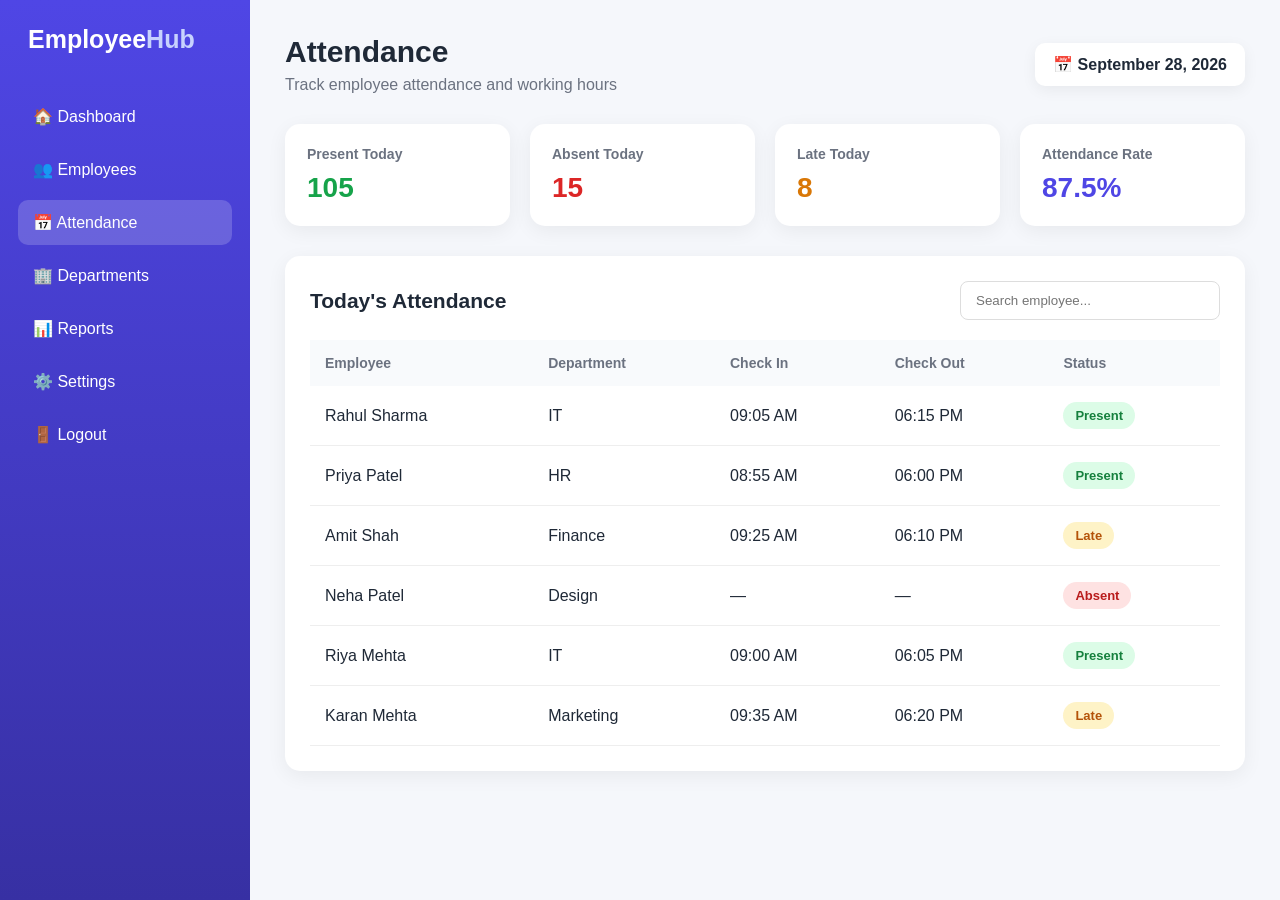
==== attendance.html @ a621359c "Add files via upload" ====
<!DOCTYPE html>
<html lang="en">

<head>

    <meta charset="UTF-8">
    <meta name="viewport" content="width=device-width, initial-scale=1.0">

    <title>Attendance - EmployeeHub</title>

    <style>

        * {
            margin: 0;
            padding: 0;
            box-sizing: border-box;
            font-family: Arial, sans-serif;
        }

        body {
            background: #f5f7fb;
            color: #1f2937;
        }

        /* ================= SIDEBAR ================= */

        .sidebar {
            position: fixed;
            left: 0;
            top: 0;
            width: 250px;
            height: 100vh;
            background: linear-gradient(180deg, #4f46e5, #3730a3);
            color: white;
            padding: 25px 18px;
        }

        .logo {
            font-size: 25px;
            font-weight: bold;
            margin-bottom: 40px;
            padding-left: 10px;
        }

        .logo span {
            color: #c7d2fe;
        }

        .menu {
            list-style: none;
        }

        .menu li {
            margin: 8px 0;
        }

        .menu a {
            display: block;
            padding: 13px 15px;
            color: white;
            text-decoration: none;
            border-radius: 10px;
            transition: 0.3s;
        }

        .menu a:hover,
        .menu a.active {
            background: rgba(255,255,255,0.18);
        }

        .logout {
            margin-top: 30px;
        }

        /* ================= MAIN ================= */

        .main {
            margin-left: 250px;
            padding: 35px;
        }

        .top-header {
            display: flex;
            justify-content: space-between;
            align-items: center;
            margin-bottom: 30px;
        }

        .top-header h1 {
            font-size: 30px;
            margin-bottom: 7px;
        }

        .top-header p {
            color: #6b7280;
        }

        .date-box {
            background: white;
            padding: 12px 18px;
            border-radius: 10px;
            box-shadow: 0 4px 15px rgba(0,0,0,0.06);
            font-weight: bold;
        }

        /* ================= STATS ================= */

        .stats {
            display: grid;
            grid-template-columns: repeat(4, 1fr);
            gap: 20px;
            margin-bottom: 30px;
        }

        .stat-card {
            background: white;
            padding: 22px;
            border-radius: 15px;
            box-shadow: 0 5px 20px rgba(0,0,0,0.06);
        }

        .stat-card h3 {
            font-size: 14px;
            color: #6b7280;
            margin-bottom: 10px;
        }

        .stat-card h2 {
            font-size: 28px;
        }

        .present {
            color: #16a34a;
        }

        .absent {
            color: #dc2626;
        }

        .late {
            color: #d97706;
        }

        .rate {
            color: #4f46e5;
        }

        /* ================= ATTENDANCE BOX ================= */

        .attendance-box {
            background: white;
            padding: 25px;
            border-radius: 15px;
            box-shadow: 0 5px 20px rgba(0,0,0,0.06);
        }

        .attendance-header {
            display: flex;
            justify-content: space-between;
            align-items: center;
            margin-bottom: 20px;
        }

        .attendance-header h2 {
            font-size: 21px;
        }

        .search {
            width: 260px;
            padding: 11px 15px;
            border: 1px solid #ddd;
            border-radius: 8px;
            outline: none;
        }

        .search:focus {
            border-color: #4f46e5;
        }

        /* ================= TABLE ================= */

        .table-container {
            overflow-x: auto;
        }

        table {
            width: 100%;
            border-collapse: collapse;
            min-width: 700px;
        }

        th {
            text-align: left;
            background: #f8fafc;
            color: #6b7280;
            padding: 15px;
            font-size: 14px;
        }

        td {
            padding: 16px 15px;
            border-bottom: 1px solid #eee;
        }

        tr:hover {
            background: #fafafa;
        }

        /* ================= STATUS ================= */

        .status {
            display: inline-block;
            padding: 6px 12px;
            border-radius: 20px;
            font-size: 13px;
            font-weight: bold;
        }

        .status.present {
            background: #dcfce7;
            color: #15803d;
        }

        .status.absent {
            background: #fee2e2;
            color: #b91c1c;
        }

        .status.late {
            background: #fef3c7;
            color: #b45309;
        }

        /* ================= MOBILE ================= */

        @media (max-width: 1000px) {

            .stats {
                grid-template-columns: repeat(2, 1fr);
            }

        }

        @media (max-width: 750px) {

            .sidebar {
                width: 200px;
            }

            .main {
                margin-left: 200px;
                padding: 20px;
            }

            .top-header {
                flex-direction: column;
                align-items: flex-start;
                gap: 15px;
            }

            .attendance-header {
                flex-direction: column;
                align-items: flex-start;
                gap: 15px;
            }

            .search {
                width: 100%;
            }

        }

        @media (max-width: 550px) {

            .sidebar {
                position: relative;
                width: 100%;
                height: auto;
            }

            .main {
                margin-left: 0;
                padding: 20px;
            }

            .stats {
                grid-template-columns: 1fr;
            }

            .menu {
                display: flex;
                flex-wrap: wrap;
                gap: 5px;
            }

            .menu li {
                margin: 0;
            }

            .logout {
                margin-top: 5px;
            }

        }

    </style>

</head>


<body>


    <!-- ================= SIDEBAR ================= -->

    <aside class="sidebar">

        <div class="logo">
            Employee<span>Hub</span>
        </div>

        <ul class="menu">

            <li>
                <a href="dashboard.html">
                    🏠 Dashboard
                </a>
            </li>

            <li>
                <a href="employees.html">
                    👥 Employees
                </a>
            </li>

            <li>
                <a href="attendance.html" class="active">
                    📅 Attendance
                </a>
            </li>

            <li>
                <a href="departments.html">
                    🏢 Departments
                </a>
            </li>

            <li>
                <a href="reports.html">
                    📊 Reports
                </a>
            </li>

            <li>
                <a href="#">
                    ⚙️ Settings
                </a>
            </li>

            <li class="logout">
                <a href="index.html">
                    🚪 Logout
                </a>
            </li>

        </ul>

    </aside>


    <!-- ================= MAIN CONTENT ================= -->

    <main class="main">


        <!-- HEADER -->

        <div class="top-header">

            <div>

                <h1>Attendance</h1>

                <p>
                    Track employee attendance and working hours
                </p>

            </div>

            <div class="date-box">
                📅 September 28, 2026
            </div>

        </div>


        <!-- ================= STATS ================= -->

        <section class="stats">


            <div class="stat-card">

                <h3>Present Today</h3>

                <h2 class="present">
                    105
                </h2>

            </div>


            <div class="stat-card">

                <h3>Absent Today</h3>

                <h2 class="absent">
                    15
                </h2>

            </div>


            <div class="stat-card">

                <h3>Late Today</h3>

                <h2 class="late">
                    8
                </h2>

            </div>


            <div class="stat-card">

                <h3>Attendance Rate</h3>

                <h2 class="rate">
                    87.5%
                </h2>

            </div>


        </section>


        <!-- ================= ATTENDANCE TABLE ================= -->

        <section class="attendance-box">


            <div class="attendance-header">

                <h2>
                    Today's Attendance
                </h2>

                <input
                    type="text"
                    class="search"
                    placeholder="Search employee..."
                    id="searchInput"
                >

            </div>


            <div class="table-container">

                <table>

                    <thead>

                        <tr>

                            <th>
                                Employee
                            </th>

                            <th>
                                Department
                            </th>

                            <th>
                                Check In
                            </th>

                            <th>
                                Check Out
                            </th>

                            <th>
                                Status
                            </th>

                        </tr>

                    </thead>


                    <tbody id="attendanceTable">


                        <tr>

                            <td>
                                Rahul Sharma
                            </td>

                            <td>
                                IT
                            </td>

                            <td>
                                09:05 AM
                            </td>

                            <td>
                                06:15 PM
                            </td>

                            <td>
                                <span class="status present">
                                    Present
                                </span>
                            </td>

                        </tr>


                        <tr>

                            <td>
                                Priya Patel
                            </td>

                            <td>
                                HR
                            </td>

                            <td>
                                08:55 AM
                            </td>

                            <td>
                                06:00 PM
                            </td>

                            <td>
                                <span class="status present">
                                    Present
                                </span>
                            </td>

                        </tr>


                        <tr>

                            <td>
                                Amit Shah
                            </td>

                            <td>
                                Finance
                            </td>

                            <td>
                                09:25 AM
                            </td>

                            <td>
                                06:10 PM
                            </td>

                            <td>
                                <span class="status late">
                                    Late
                                </span>
                            </td>

                        </tr>


                        <tr>

                            <td>
                                Neha Patel
                            </td>

                            <td>
                                Design
                            </td>

                            <td>
                                —
                            </td>

                            <td>
                                —
                            </td>

                            <td>
                                <span class="status absent">
                                    Absent
                                </span>
                            </td>

                        </tr>


                        <tr>

                            <td>
                                Riya Mehta
                            </td>

                            <td>
                                IT
                            </td>

                            <td>
                                09:00 AM
                            </td>

                            <td>
                                06:05 PM
                            </td>

                            <td>
                                <span class="status present">
                                    Present
                                </span>
                            </td>

                        </tr>


                        <tr>

                            <td>
                                Karan Mehta
                            </td>

                            <td>
                                Marketing
                            </td>

                            <td>
                                09:35 AM
                            </td>

                            <td>
                                06:20 PM
                            </td>

                            <td>
                                <span class="status late">
                                    Late
                                </span>
                            </td>

                        </tr>


                    </tbody>

                </table>

            </div>


        </section>


    </main>


    <!-- ================= SEARCH SCRIPT ================= -->

    <script>

        const searchInput =
            document.getElementById("searchInput");

        searchInput.addEventListener("keyup", function () {

            const searchValue =
                searchInput.value.toLowerCase();

            const rows =
                document.querySelectorAll(
                    "#attendanceTable tr"
                );

            rows.forEach(function (row) {

                const employeeName =
                    row.cells[0].textContent.toLowerCase();

                if (
                    employeeName.includes(searchValue)
                ) {

                    row.style.display = "";

                } else {

                    row.style.display = "none";

                }

            });

        });

    </script>


</body>

</html>
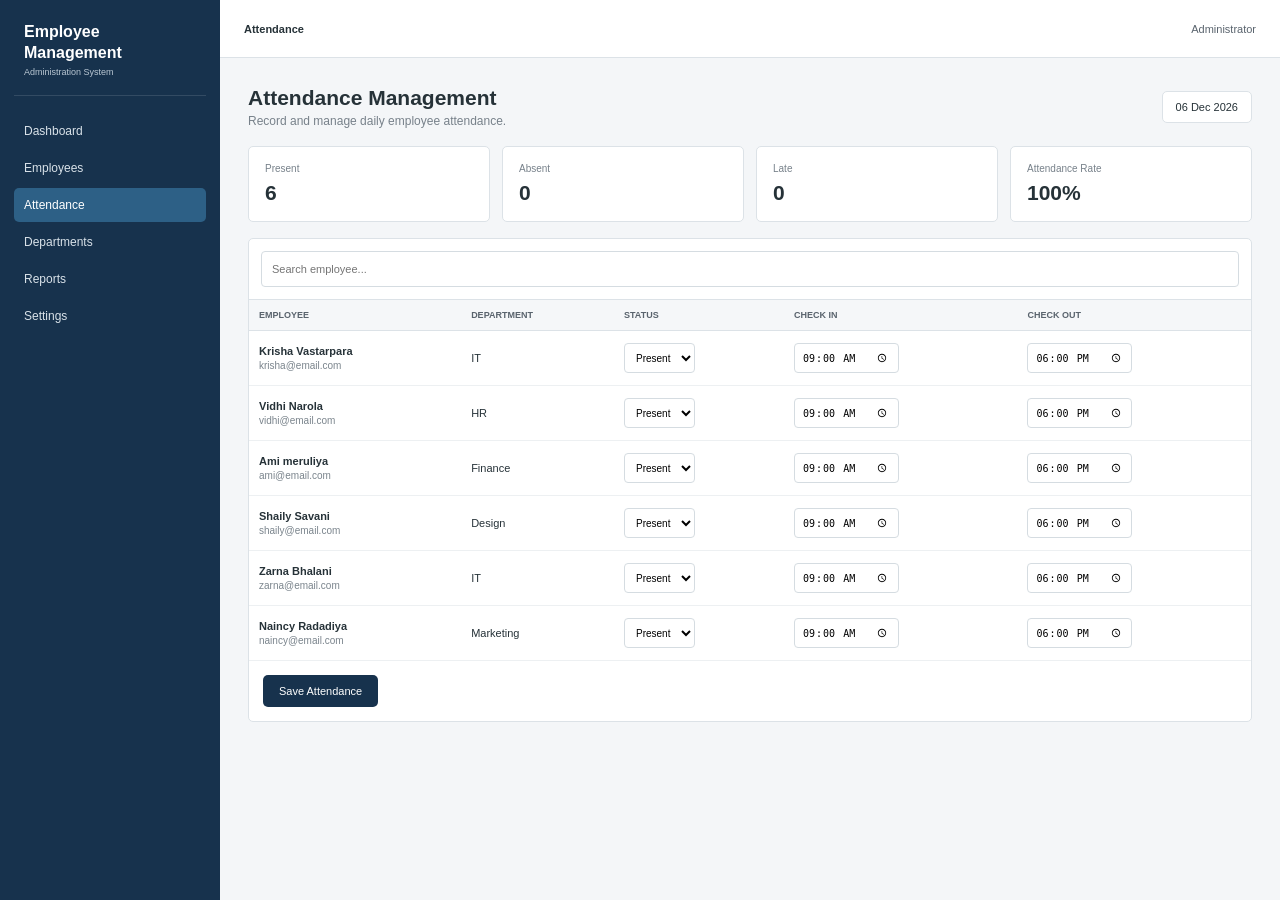
==== commit 512ecb45: "attendance.html" ====
--- a/attendance.html
+++ b/attendance.html
@@ -1,724 +1,1012 @@
 <!DOCTYPE html>
 <html lang="en">
-
 <head>
-
-    <meta charset="UTF-8">
-    <meta name="viewport" content="width=device-width, initial-scale=1.0">
-
-    <title>Attendance - EmployeeHub</title>
-
-    <style>
-
-        * {
-            margin: 0;
-            padding: 0;
-            box-sizing: border-box;
-            font-family: Arial, sans-serif;
-        }
-
-        body {
-            background: #f5f7fb;
-            color: #1f2937;
-        }
-
-        /* ================= SIDEBAR ================= */
-
-        .sidebar {
-            position: fixed;
-            left: 0;
-            top: 0;
-            width: 250px;
-            height: 100vh;
-            background: linear-gradient(180deg, #4f46e5, #3730a3);
-            color: white;
-            padding: 25px 18px;
-        }
-
-        .logo {
-            font-size: 25px;
-            font-weight: bold;
-            margin-bottom: 40px;
-            padding-left: 10px;
-        }
-
-        .logo span {
-            color: #c7d2fe;
-        }
-
-        .menu {
-            list-style: none;
-        }
-
-        .menu li {
-            margin: 8px 0;
-        }
-
-        .menu a {
-            display: block;
-            padding: 13px 15px;
-            color: white;
-            text-decoration: none;
-            border-radius: 10px;
-            transition: 0.3s;
-        }
-
-        .menu a:hover,
-        .menu a.active {
-            background: rgba(255,255,255,0.18);
-        }
-
-        .logout {
-            margin-top: 30px;
-        }
-
-        /* ================= MAIN ================= */
-
-        .main {
-            margin-left: 250px;
-            padding: 35px;
-        }
-
-        .top-header {
-            display: flex;
-            justify-content: space-between;
-            align-items: center;
-            margin-bottom: 30px;
-        }
-
-        .top-header h1 {
-            font-size: 30px;
-            margin-bottom: 7px;
-        }
-
-        .top-header p {
-            color: #6b7280;
-        }
-
-        .date-box {
-            background: white;
-            padding: 12px 18px;
-            border-radius: 10px;
-            box-shadow: 0 4px 15px rgba(0,0,0,0.06);
-            font-weight: bold;
-        }
-
-        /* ================= STATS ================= */
-
-        .stats {
-            display: grid;
-            grid-template-columns: repeat(4, 1fr);
-            gap: 20px;
-            margin-bottom: 30px;
-        }
-
-        .stat-card {
-            background: white;
-            padding: 22px;
-            border-radius: 15px;
-            box-shadow: 0 5px 20px rgba(0,0,0,0.06);
-        }
-
-        .stat-card h3 {
-            font-size: 14px;
-            color: #6b7280;
-            margin-bottom: 10px;
-        }
-
-        .stat-card h2 {
-            font-size: 28px;
-        }
-
-        .present {
-            color: #16a34a;
-        }
-
-        .absent {
-            color: #dc2626;
-        }
-
-        .late {
-            color: #d97706;
-        }
-
-        .rate {
-            color: #4f46e5;
-        }
-
-        /* ================= ATTENDANCE BOX ================= */
-
-        .attendance-box {
-            background: white;
-            padding: 25px;
-            border-radius: 15px;
-            box-shadow: 0 5px 20px rgba(0,0,0,0.06);
-        }
-
-        .attendance-header {
-            display: flex;
-            justify-content: space-between;
-            align-items: center;
-            margin-bottom: 20px;
-        }
-
-        .attendance-header h2 {
-            font-size: 21px;
-        }
-
-        .search {
-            width: 260px;
-            padding: 11px 15px;
-            border: 1px solid #ddd;
-            border-radius: 8px;
-            outline: none;
-        }
-
-        .search:focus {
-            border-color: #4f46e5;
-        }
-
-        /* ================= TABLE ================= */
-
-        .table-container {
-            overflow-x: auto;
-        }
-
-        table {
-            width: 100%;
-            border-collapse: collapse;
-            min-width: 700px;
-        }
-
-        th {
-            text-align: left;
-            background: #f8fafc;
-            color: #6b7280;
-            padding: 15px;
-            font-size: 14px;
-        }
-
-        td {
-            padding: 16px 15px;
-            border-bottom: 1px solid #eee;
-        }
-
-        tr:hover {
-            background: #fafafa;
-        }
-
-        /* ================= STATUS ================= */
-
-        .status {
-            display: inline-block;
-            padding: 6px 12px;
-            border-radius: 20px;
-            font-size: 13px;
-            font-weight: bold;
-        }
-
-        .status.present {
-            background: #dcfce7;
-            color: #15803d;
-        }
-
-        .status.absent {
-            background: #fee2e2;
-            color: #b91c1c;
-        }
-
-        .status.late {
-            background: #fef3c7;
-            color: #b45309;
-        }
-
-        /* ================= MOBILE ================= */
-
-        @media (max-width: 1000px) {
-
-            .stats {
-                grid-template-columns: repeat(2, 1fr);
-            }
-
-        }
-
-        @media (max-width: 750px) {
-
-            .sidebar {
-                width: 200px;
-            }
-
-            .main {
-                margin-left: 200px;
-                padding: 20px;
-            }
-
-            .top-header {
-                flex-direction: column;
-                align-items: flex-start;
-                gap: 15px;
-            }
-
-            .attendance-header {
-                flex-direction: column;
-                align-items: flex-start;
-                gap: 15px;
-            }
-
-            .search {
-                width: 100%;
-            }
-
-        }
-
-        @media (max-width: 550px) {
-
-            .sidebar {
-                position: relative;
-                width: 100%;
-                height: auto;
-            }
-
-            .main {
-                margin-left: 0;
-                padding: 20px;
-            }
-
-            .stats {
-                grid-template-columns: 1fr;
-            }
-
-            .menu {
-                display: flex;
-                flex-wrap: wrap;
-                gap: 5px;
-            }
-
-            .menu li {
-                margin: 0;
-            }
-
-            .logout {
-                margin-top: 5px;
-            }
-
-        }
-
-    </style>
-
+<meta charset="UTF-8">
+<meta name="viewport" content="width=device-width, initial-scale=1.0">
+
+<title>Attendance | Employee Management System</title>
+
+<style>
+* {
+    box-sizing: border-box;
+    margin: 0;
+    padding: 0;
+}
+
+body {
+    font-family: Arial, Helvetica, sans-serif;
+    background: #f4f6f8;
+    color: #263238;
+}
+
+/* SIDEBAR */
+.sidebar {
+    position: fixed;
+    left: 0;
+    top: 0;
+    width: 220px;
+    height: 100vh;
+    background: #17324d;
+    color: white;
+    padding: 22px 14px;
+}
+
+.logo {
+    padding: 0 10px 18px;
+    border-bottom: 1px solid rgba(255,255,255,0.12);
+    margin-bottom: 18px;
+}
+
+.logo h2 {
+    font-size: 16px;
+    line-height: 1.3;
+}
+
+.logo p {
+    font-size: 9px;
+    color: #b9c7d3;
+    margin-top: 3px;
+}
+
+.nav a {
+    display: block;
+    color: #d9e2e9;
+    text-decoration: none;
+    font-size: 12px;
+    padding: 10px;
+    margin-bottom: 3px;
+    border-radius: 5px;
+}
+
+.nav a:hover,
+.nav a.active {
+    background: #2d6086;
+    color: white;
+}
+
+/* MAIN */
+.main {
+    margin-left: 220px;
+    min-height: 100vh;
+}
+
+/* TOP BAR */
+.topbar {
+    height: 58px;
+    background: white;
+    border-bottom: 1px solid #dce2e7;
+    display: flex;
+    justify-content: space-between;
+    align-items: center;
+    padding: 0 24px;
+}
+
+.topbar-title {
+    font-size: 11px;
+    font-weight: bold;
+}
+
+.admin {
+    font-size: 11px;
+    color: #59636d;
+}
+
+/* CONTENT */
+.content {
+    padding: 28px;
+}
+
+.page-header {
+    display: flex;
+    justify-content: space-between;
+    align-items: center;
+    margin-bottom: 18px;
+}
+
+.page-header h1 {
+    font-size: 21px;
+}
+
+.page-header p {
+    font-size: 12px;
+    color: #77818a;
+    margin-top: 4px;
+}
+
+.date-box {
+    background: white;
+    border: 1px solid #dce2e7;
+    border-radius: 5px;
+    padding: 9px 13px;
+    font-size: 11px;
+}
+
+/* SUMMARY */
+.summary {
+    display: grid;
+    grid-template-columns: repeat(4, 1fr);
+    gap: 12px;
+    margin-bottom: 16px;
+}
+
+.summary-card {
+    background: white;
+    border: 1px solid #dce2e7;
+    border-radius: 5px;
+    padding: 16px;
+}
+
+.summary-card p {
+    font-size: 10px;
+    color: #77818a;
+    margin-bottom: 7px;
+}
+
+.summary-card h2 {
+    font-size: 21px;
+}
+
+/* TABLE CARD */
+.table-card {
+    background: white;
+    border: 1px solid #dce2e7;
+    border-radius: 5px;
+    overflow: hidden;
+}
+
+.filters {
+    padding: 12px;
+    border-bottom: 1px solid #dce2e7;
+    display: flex;
+    gap: 8px;
+}
+
+.search-box {
+    flex: 1;
+    height: 36px;
+    border: 1px solid #d5dce1;
+    border-radius: 4px;
+    padding: 0 10px;
+    font-size: 11px;
+    outline: none;
+}
+
+.search-box:focus {
+    border-color: #17324d;
+}
+
+/* TABLE */
+.table-wrapper {
+    overflow-x: auto;
+}
+
+table {
+    width: 100%;
+    border-collapse: collapse;
+    min-width: 760px;
+}
+
+th {
+    background: #f5f7f9;
+    color: #59636d;
+    font-size: 9px;
+    text-align: left;
+    padding: 10px;
+    border-bottom: 1px solid #dce2e7;
+}
+
+td {
+    padding: 12px 10px;
+    font-size: 11px;
+    border-bottom: 1px solid #edf0f2;
+}
+
+.employee-name {
+    font-weight: bold;
+}
+
+.employee-email {
+    color: #7a848c;
+    font-size: 10px;
+    margin-top: 3px;
+}
+
+.status-select {
+    height: 30px;
+    border: 1px solid #d5dce1;
+    border-radius: 4px;
+    padding: 0 7px;
+    font-size: 10px;
+    background: white;
+    outline: none;
+}
+
+.time-input {
+    width: 105px;
+    height: 30px;
+    border: 1px solid #d5dce1;
+    border-radius: 4px;
+    padding: 0 7px;
+    font-size: 10px;
+    outline: none;
+}
+
+.save-btn {
+    background: #17324d;
+    color: white;
+    border: none;
+    border-radius: 5px;
+    padding: 10px 16px;
+    font-size: 11px;
+    cursor: pointer;
+    margin: 14px;
+}
+
+.save-btn:hover {
+    background: #244966;
+}
+
+.no-data {
+    text-align: center;
+    padding: 35px;
+    color: #7a848c;
+    font-size: 12px;
+}
+
+.message {
+    display: none;
+    margin: 0 14px 14px;
+    padding: 9px 12px;
+    background: #e8f5ed;
+    border: 1px solid #c9e6d3;
+    color: #287a46;
+    border-radius: 4px;
+    font-size: 10px;
+}
+
+/* MOBILE */
+@media (max-width: 800px) {
+
+    .sidebar {
+        position: relative;
+        width: 100%;
+        height: auto;
+        padding: 14px;
+    }
+
+    .logo {
+        margin-bottom: 10px;
+    }
+
+    .nav {
+        display: flex;
+        flex-wrap: wrap;
+        gap: 4px;
+    }
+
+    .nav a {
+        margin: 0;
+        padding: 8px 10px;
+    }
+
+    .main {
+        margin-left: 0;
+    }
+
+    .content {
+        padding: 15px;
+    }
+
+    .summary {
+        grid-template-columns: repeat(2, 1fr);
+    }
+
+    .page-header {
+        align-items: flex-start;
+        gap: 10px;
+    }
+}
+
+@media (max-width: 500px) {
+
+    .summary {
+        grid-template-columns: 1fr;
+    }
+
+    .page-header {
+        flex-direction: column;
+    }
+}
+</style>
 </head>
 
-
 <body>
 
-
-    <!-- ================= SIDEBAR ================= -->
-
-    <aside class="sidebar">
-
-        <div class="logo">
-            Employee<span>Hub</span>
+<!-- SIDEBAR -->
+<aside class="sidebar">
+
+    <div class="logo">
+        <h2>Employee<br>Management</h2>
+        <p>Administration System</p>
+    </div>
+
+    <nav class="nav">
+        <a href="dashboard.html">Dashboard</a>
+        <a href="employees.html">Employees</a>
+        <a href="attendance.html" class="active">Attendance</a>
+        <a href="departments.html">Departments</a>
+        <a href="reports.html">Reports</a>
+        <a href="settings.html">Settings</a>
+    </nav>
+
+</aside>
+
+
+<!-- MAIN -->
+<main class="main">
+
+    <header class="topbar">
+
+        <div class="topbar-title">
+            Attendance
         </div>
 
-        <ul class="menu">
-
-            <li>
-                <a href="dashboard.html">
-                    🏠 Dashboard
-                </a>
-            </li>
-
-            <li>
-                <a href="employees.html">
-                    👥 Employees
-                </a>
-            </li>
-
-            <li>
-                <a href="attendance.html" class="active">
-                    📅 Attendance
-                </a>
-            </li>
-
-            <li>
-                <a href="departments.html">
-                    🏢 Departments
-                </a>
-            </li>
-
-            <li>
-                <a href="reports.html">
-                    📊 Reports
-                </a>
-            </li>
-
-            <li>
-                <a href="#">
-                    ⚙️ Settings
-                </a>
-            </li>
-
-            <li class="logout">
-                <a href="index.html">
-                    🚪 Logout
-                </a>
-            </li>
-
-        </ul>
-
-    </aside>
-
-
-    <!-- ================= MAIN CONTENT ================= -->
-
-    <main class="main">
-
+        <div class="admin">
+            Administrator
+        </div>
+
+    </header>
+
+
+    <section class="content">
 
         <!-- HEADER -->
-
-        <div class="top-header">
+        <div class="page-header">
 
             <div>
-
-                <h1>Attendance</h1>
-
-                <p>
-                    Track employee attendance and working hours
-                </p>
-
+                <h1>Attendance Management</h1>
+                <p>Record and manage daily employee attendance.</p>
             </div>
 
-            <div class="date-box">
-                📅 September 28, 2026
+            <div class="date-box" id="currentDate">
+                Loading...
             </div>
 
         </div>
 
 
-        <!-- ================= STATS ================= -->
-
-        <section class="stats">
-
-
-            <div class="stat-card">
-
-                <h3>Present Today</h3>
-
-                <h2 class="present">
-                    105
-                </h2>
-
+        <!-- SUMMARY -->
+        <div class="summary">
+
+            <div class="summary-card">
+                <p>Present</p>
+                <h2 id="presentCount">0</h2>
             </div>
 
-
-            <div class="stat-card">
-
-                <h3>Absent Today</h3>
-
-                <h2 class="absent">
-                    15
-                </h2>
-
+            <div class="summary-card">
+                <p>Absent</p>
+                <h2 id="absentCount">0</h2>
             </div>
 
-
-            <div class="stat-card">
-
-                <h3>Late Today</h3>
-
-                <h2 class="late">
-                    8
-                </h2>
-
+            <div class="summary-card">
+                <p>Late</p>
+                <h2 id="lateCount">0</h2>
             </div>
 
-
-            <div class="stat-card">
-
-                <h3>Attendance Rate</h3>
-
-                <h2 class="rate">
-                    87.5%
-                </h2>
-
+            <div class="summary-card">
+                <p>Attendance Rate</p>
+                <h2 id="attendanceRate">0%</h2>
             </div>
 
-
-        </section>
-
-
-        <!-- ================= ATTENDANCE TABLE ================= -->
-
-        <section class="attendance-box">
-
-
-            <div class="attendance-header">
-
-                <h2>
-                    Today's Attendance
-                </h2>
+        </div>
+
+
+        <!-- TABLE -->
+        <div class="table-card">
+
+            <div class="filters">
 
                 <input
                     type="text"
-                    class="search"
+                    id="searchInput"
+                    class="search-box"
                     placeholder="Search employee..."
-                    id="searchInput"
+                    oninput="displayAttendance()"
                 >
 
             </div>
 
 
-            <div class="table-container">
+            <div class="table-wrapper">
 
                 <table>
 
                     <thead>
 
                         <tr>
-
-                            <th>
-                                Employee
-                            </th>
-
-                            <th>
-                                Department
-                            </th>
-
-                            <th>
-                                Check In
-                            </th>
-
-                            <th>
-                                Check Out
-                            </th>
-
-                            <th>
-                                Status
-                            </th>
-
+                            <th>EMPLOYEE</th>
+                            <th>DEPARTMENT</th>
+                            <th>STATUS</th>
+                            <th>CHECK IN</th>
+                            <th>CHECK OUT</th>
                         </tr>
 
                     </thead>
 
-
-                    <tbody id="attendanceTable">
-
-
-                        <tr>
-
-                            <td>
-                                Rahul Sharma
-                            </td>
-
-                            <td>
-                                IT
-                            </td>
-
-                            <td>
-                                09:05 AM
-                            </td>
-
-                            <td>
-                                06:15 PM
-                            </td>
-
-                            <td>
-                                <span class="status present">
-                                    Present
-                                </span>
-                            </td>
-
-                        </tr>
-
-
-                        <tr>
-
-                            <td>
-                                Priya Patel
-                            </td>
-
-                            <td>
-                                HR
-                            </td>
-
-                            <td>
-                                08:55 AM
-                            </td>
-
-                            <td>
-                                06:00 PM
-                            </td>
-
-                            <td>
-                                <span class="status present">
-                                    Present
-                                </span>
-                            </td>
-
-                        </tr>
-
-
-                        <tr>
-
-                            <td>
-                                Amit Shah
-                            </td>
-
-                            <td>
-                                Finance
-                            </td>
-
-                            <td>
-                                09:25 AM
-                            </td>
-
-                            <td>
-                                06:10 PM
-                            </td>
-
-                            <td>
-                                <span class="status late">
-                                    Late
-                                </span>
-                            </td>
-
-                        </tr>
-
-
-                        <tr>
-
-                            <td>
-                                Neha Patel
-                            </td>
-
-                            <td>
-                                Design
-                            </td>
-
-                            <td>
-                                —
-                            </td>
-
-                            <td>
-                                —
-                            </td>
-
-                            <td>
-                                <span class="status absent">
-                                    Absent
-                                </span>
-                            </td>
-
-                        </tr>
-
-
-                        <tr>
-
-                            <td>
-                                Riya Mehta
-                            </td>
-
-                            <td>
-                                IT
-                            </td>
-
-                            <td>
-                                09:00 AM
-                            </td>
-
-                            <td>
-                                06:05 PM
-                            </td>
-
-                            <td>
-                                <span class="status present">
-                                    Present
-                                </span>
-                            </td>
-
-                        </tr>
-
-
-                        <tr>
-
-                            <td>
-                                Karan Mehta
-                            </td>
-
-                            <td>
-                                Marketing
-                            </td>
-
-                            <td>
-                                09:35 AM
-                            </td>
-
-                            <td>
-                                06:20 PM
-                            </td>
-
-                            <td>
-                                <span class="status late">
-                                    Late
-                                </span>
-                            </td>
-
-                        </tr>
-
-
-                    </tbody>
+                    <tbody id="attendanceTableBody"></tbody>
 
                 </table>
 
             </div>
 
 
-        </section>
-
-
-    </main>
-
-
-    <!-- ================= SEARCH SCRIPT ================= -->
-
-    <script>
-
-        const searchInput =
-            document.getElementById("searchInput");
-
-        searchInput.addEventListener("keyup", function () {
-
-            const searchValue =
-                searchInput.value.toLowerCase();
-
-            const rows =
-                document.querySelectorAll(
-                    "#attendanceTable tr"
-                );
-
-            rows.forEach(function (row) {
-
-                const employeeName =
-                    row.cells[0].textContent.toLowerCase();
-
-                if (
-                    employeeName.includes(searchValue)
-                ) {
-
-                    row.style.display = "";
-
-                } else {
-
-                    row.style.display = "none";
-
-                }
-
-            });
+            <button
+                class="save-btn"
+                onclick="saveAttendance()"
+            >
+                Save Attendance
+            </button>
+
+
+            <div
+                class="message"
+                id="saveMessage"
+            >
+                Attendance saved successfully.
+            </div>
+
+        </div>
+
+    </section>
+
+</main>
+
+
+<script>
+
+/* =====================================================
+   EMPLOYEES
+===================================================== */
+
+const defaultEmployees = [
+
+    {
+        id: "EMP001",
+        name: "Krisha Vastarpara",
+        position: "Software Developer",
+        department: "IT",
+        email: "krisha@email.com",
+        status: "Active"
+    },
+
+    {
+        id: "EMP002",
+        name: "Vidhi Narola",
+        position: "HR Manager",
+        department: "HR",
+        email: "vidhi@email.com",
+        status: "Active"
+    },
+
+    {
+        id: "EMP003",
+        name: "Ami meruliya",
+        position: "Accountant",
+        department: "Finance",
+        email: "ami@email.com",
+        status: "Active"
+    },
+
+    {
+        id: "EMP004",
+        name: "Shaily Savani",
+        position: "UI Designer",
+        department: "Design",
+        email: "shaily@email.com",
+        status: "Active"
+    },
+
+    {
+        id: "EMP005",
+        name: "Zarna Bhalani",
+        position: "Web Developer",
+        department: "IT",
+        email: "zarna@email.com",
+        status: "Active"
+    },
+
+    {
+        id: "EMP006",
+        name: "Naincy Radadiya",
+        position: "Marketing Executive",
+        department: "Marketing",
+        email: "naincy@email.com",
+        status: "Active"
+    }
+
+];
+
+
+/* =====================================================
+   GET EMPLOYEES FROM EMPLOYEE PAGE
+===================================================== */
+
+let employees = [];
+
+const savedEmployees =
+    localStorage.getItem("employeeHubEmployees");
+
+if (savedEmployees) {
+
+    try {
+
+        employees = JSON.parse(savedEmployees);
+
+        if (!Array.isArray(employees) || employees.length === 0) {
+            employees = defaultEmployees;
+        }
+
+    } catch (error) {
+
+        employees = defaultEmployees;
+
+    }
+
+} else {
+
+    employees = defaultEmployees;
+
+}
+
+
+/* =====================================================
+   DATE
+===================================================== */
+
+const today =
+    new Date();
+
+const todayKey =
+    today.getFullYear() +
+    "-" +
+    String(today.getMonth() + 1).padStart(2, "0") +
+    "-" +
+    String(today.getDate()).padStart(2, "0");
+
+
+document.getElementById("currentDate").textContent =
+    today.toLocaleDateString(
+        "en-IN",
+        {
+            day: "2-digit",
+            month: "short",
+            year: "numeric"
+        }
+    );
+
+
+/* =====================================================
+   ATTENDANCE STORAGE
+===================================================== */
+
+const attendanceStorageKey =
+    "employeeAttendance_" + todayKey;
+
+
+let attendance = {};
+
+
+const savedAttendance =
+    localStorage.getItem(attendanceStorageKey);
+
+
+if (savedAttendance) {
+
+    try {
+
+        attendance = JSON.parse(savedAttendance);
+
+    } catch (error) {
+
+        attendance = {};
+
+    }
+
+}
+
+
+/* =====================================================
+   CREATE DEFAULT ATTENDANCE
+===================================================== */
+
+employees.forEach(function(employee) {
+
+    if (!attendance[employee.id]) {
+
+        attendance[employee.id] = {
+
+            status: "Present",
+
+            checkIn: "09:00",
+
+            checkOut: "18:00"
+
+        };
+
+    }
+
+});
+
+
+/* =====================================================
+   DISPLAY ATTENDANCE
+===================================================== */
+
+function displayAttendance() {
+
+    const tableBody =
+        document.getElementById(
+            "attendanceTableBody"
+        );
+
+
+    const search =
+        document
+        .getElementById("searchInput")
+        .value
+        .toLowerCase()
+        .trim();
+
+
+    const filteredEmployees =
+        employees.filter(function(employee) {
+
+            return (
+                employee.name
+                    .toLowerCase()
+                    .includes(search)
+                ||
+                employee.department
+                    .toLowerCase()
+                    .includes(search)
+            );
 
         });
 
-    </script>
-
+
+    tableBody.innerHTML = "";
+
+
+    if (filteredEmployees.length === 0) {
+
+        tableBody.innerHTML = `
+            <tr>
+                <td colspan="5" class="no-data">
+                    No employees found.
+                </td>
+            </tr>
+        `;
+
+        updateStatistics();
+
+        return;
+
+    }
+
+
+    filteredEmployees.forEach(function(employee) {
+
+        if (!attendance[employee.id]) {
+
+            attendance[employee.id] = {
+
+                status: "Present",
+                checkIn: "09:00",
+                checkOut: "18:00"
+
+            };
+
+        }
+
+
+        const record =
+            attendance[employee.id];
+
+
+        const row =
+            document.createElement("tr");
+
+
+        row.innerHTML = `
+
+            <td>
+
+                <div class="employee-name">
+                    ${escapeHTML(employee.name)}
+                </div>
+
+                <div class="employee-email">
+                    ${escapeHTML(employee.email)}
+                </div>
+
+            </td>
+
+
+            <td>
+                ${escapeHTML(employee.department)}
+            </td>
+
+
+            <td>
+
+                <select
+                    class="status-select"
+                    data-id="${employee.id}"
+                    onchange="changeStatus('${employee.id}', this.value)"
+                >
+
+                    <option
+                        value="Present"
+                        ${record.status === "Present" ? "selected" : ""}
+                    >
+                        Present
+                    </option>
+
+                    <option
+                        value="Absent"
+                        ${record.status === "Absent" ? "selected" : ""}
+                    >
+                        Absent
+                    </option>
+
+                    <option
+                        value="Late"
+                        ${record.status === "Late" ? "selected" : ""}
+                    >
+                        Late
+                    </option>
+
+                </select>
+
+            </td>
+
+
+            <td>
+
+                <input
+                    type="time"
+                    class="time-input"
+                    id="checkin-${employee.id}"
+                    value="${record.checkIn}"
+                    ${record.status === "Absent" ? "disabled" : ""}
+                    onchange="updateTime('${employee.id}', 'checkIn', this.value)"
+                >
+
+            </td>
+
+
+            <td>
+
+                <input
+                    type="time"
+                    class="time-input"
+                    id="checkout-${employee.id}"
+                    value="${record.checkOut}"
+                    ${record.status === "Absent" ? "disabled" : ""}
+                    onchange="updateTime('${employee.id}', 'checkOut', this.value)"
+                >
+
+            </td>
+
+        `;
+
+
+        tableBody.appendChild(row);
+
+    });
+
+
+    updateStatistics();
+
+}
+
+
+/* =====================================================
+   CHANGE STATUS
+===================================================== */
+
+function changeStatus(id, status) {
+
+    if (!attendance[id]) {
+
+        attendance[id] = {};
+
+    }
+
+
+    attendance[id].status = status;
+
+
+    if (status === "Present") {
+
+        attendance[id].checkIn = "09:00";
+        attendance[id].checkOut = "18:00";
+
+    }
+
+
+    if (status === "Late") {
+
+        attendance[id].checkIn = "09:30";
+        attendance[id].checkOut = "18:00";
+
+    }
+
+
+    if (status === "Absent") {
+
+        attendance[id].checkIn = "";
+        attendance[id].checkOut = "";
+
+    }
+
+
+    displayAttendance();
+
+}
+
+
+/* =====================================================
+   UPDATE TIME
+===================================================== */
+
+function updateTime(id, type, value) {
+
+    if (!attendance[id]) {
+
+        attendance[id] = {
+
+            status: "Present",
+            checkIn: "09:00",
+            checkOut: "18:00"
+
+        };
+
+    }
+
+
+    attendance[id][type] = value;
+
+
+    updateStatistics();
+
+}
+
+
+/* =====================================================
+   STATISTICS
+===================================================== */
+
+function updateStatistics() {
+
+    let present = 0;
+    let absent = 0;
+    let late = 0;
+
+
+    employees.forEach(function(employee) {
+
+        const record =
+            attendance[employee.id];
+
+
+        if (!record) {
+            return;
+        }
+
+
+        if (record.status === "Present") {
+            present++;
+        }
+
+        else if (record.status === "Absent") {
+            absent++;
+        }
+
+        else if (record.status === "Late") {
+            late++;
+        }
+
+    });
+
+
+    const total =
+        employees.length;
+
+
+    const rate =
+        total > 0
+            ? Math.round(
+                ((present + late) / total) * 100
+              )
+            : 0;
+
+
+    document.getElementById(
+        "presentCount"
+    ).textContent = present;
+
+
+    document.getElementById(
+        "absentCount"
+    ).textContent = absent;
+
+
+    document.getElementById(
+        "lateCount"
+    ).textContent = late;
+
+
+    document.getElementById(
+        "attendanceRate"
+    ).textContent = rate + "%";
+
+}
+
+
+/* =====================================================
+   SAVE ATTENDANCE
+===================================================== */
+
+function saveAttendance() {
+
+    localStorage.setItem(
+        attendanceStorageKey,
+        JSON.stringify(attendance)
+    );
+
+
+    const message =
+        document.getElementById(
+            "saveMessage"
+        );
+
+
+    message.style.display = "block";
+
+
+    setTimeout(function() {
+
+        message.style.display = "none";
+
+    }, 2500);
+
+}
+
+
+/* =====================================================
+   HTML SECURITY
+===================================================== */
+
+function escapeHTML(value) {
+
+    return String(value)
+        .replace(/&/g, "&amp;")
+        .replace(/</g, "&lt;")
+        .replace(/>/g, "&gt;")
+        .replace(/"/g, "&quot;")
+        .replace(/'/g, "&#039;");
+
+}
+
+
+/* =====================================================
+   START
+===================================================== */
+
+displayAttendance();
+
+</script>
 
 </body>
-
-</html>+</html>
